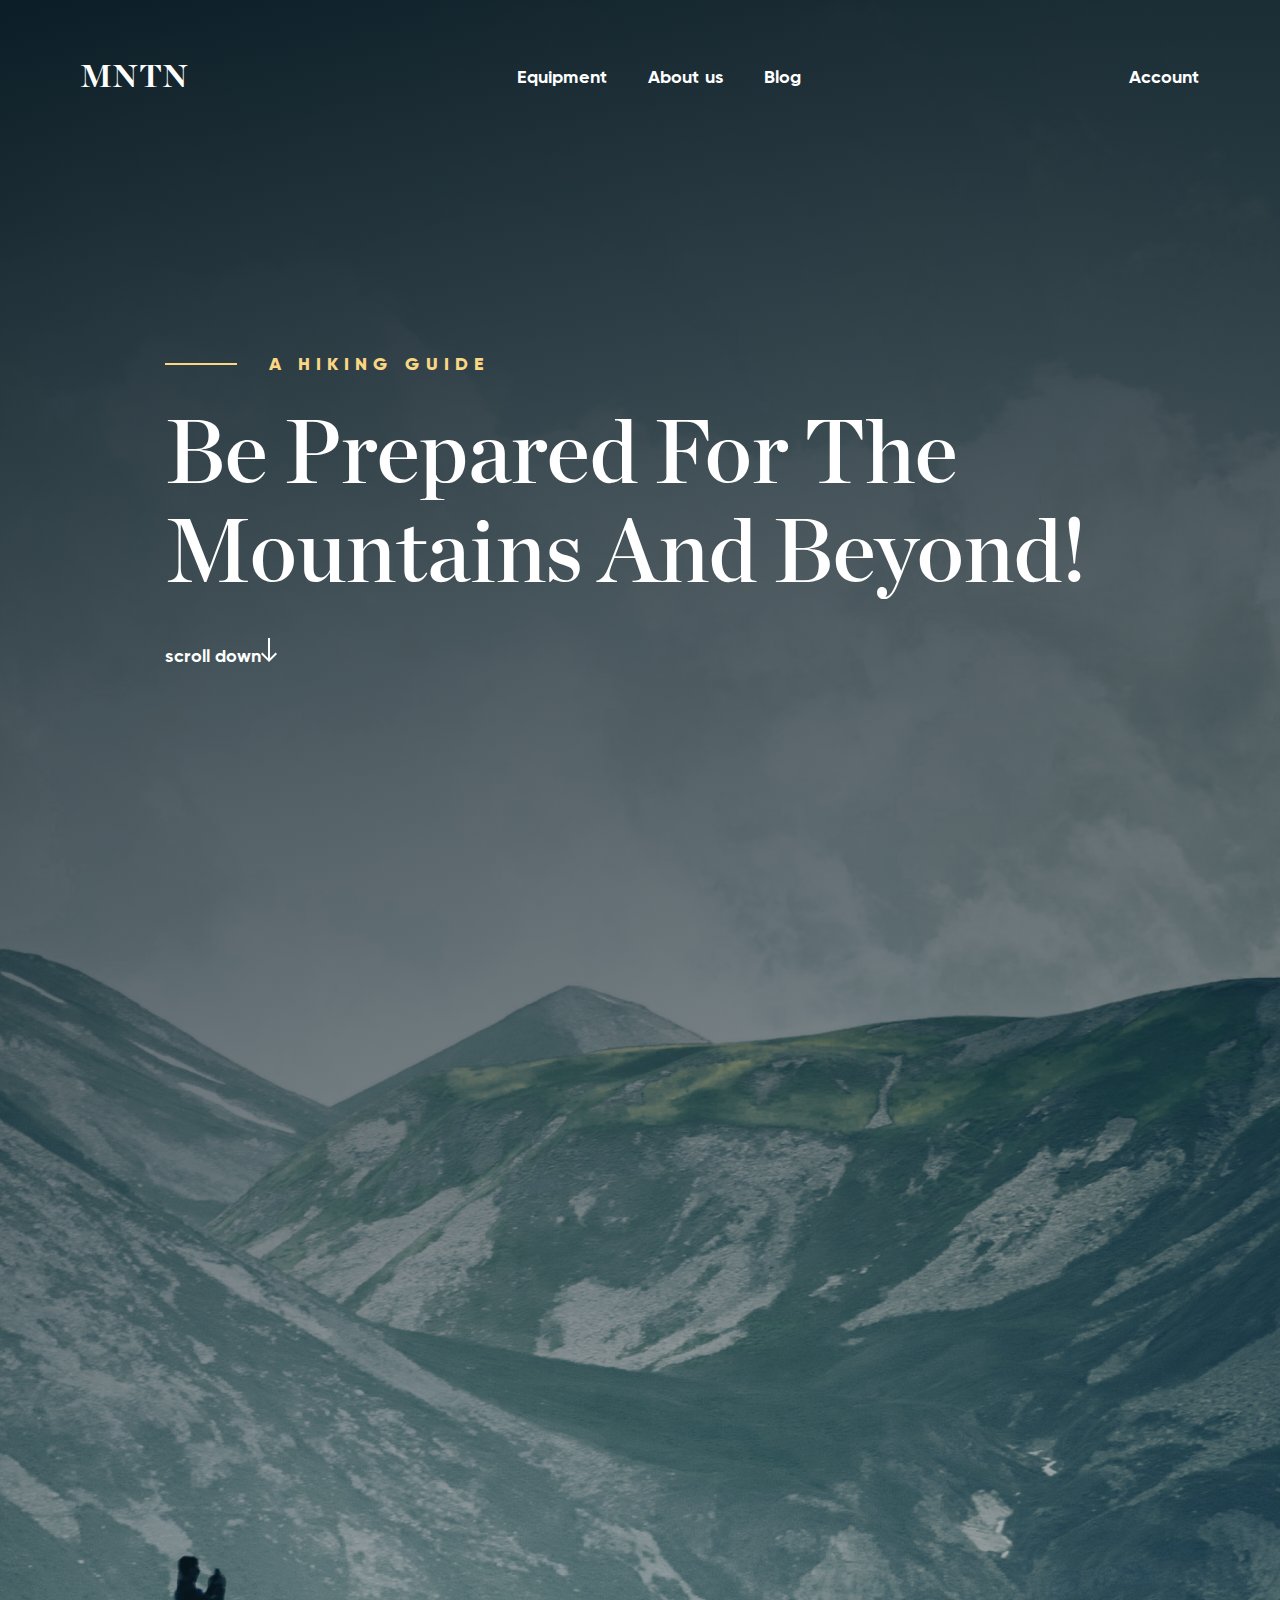
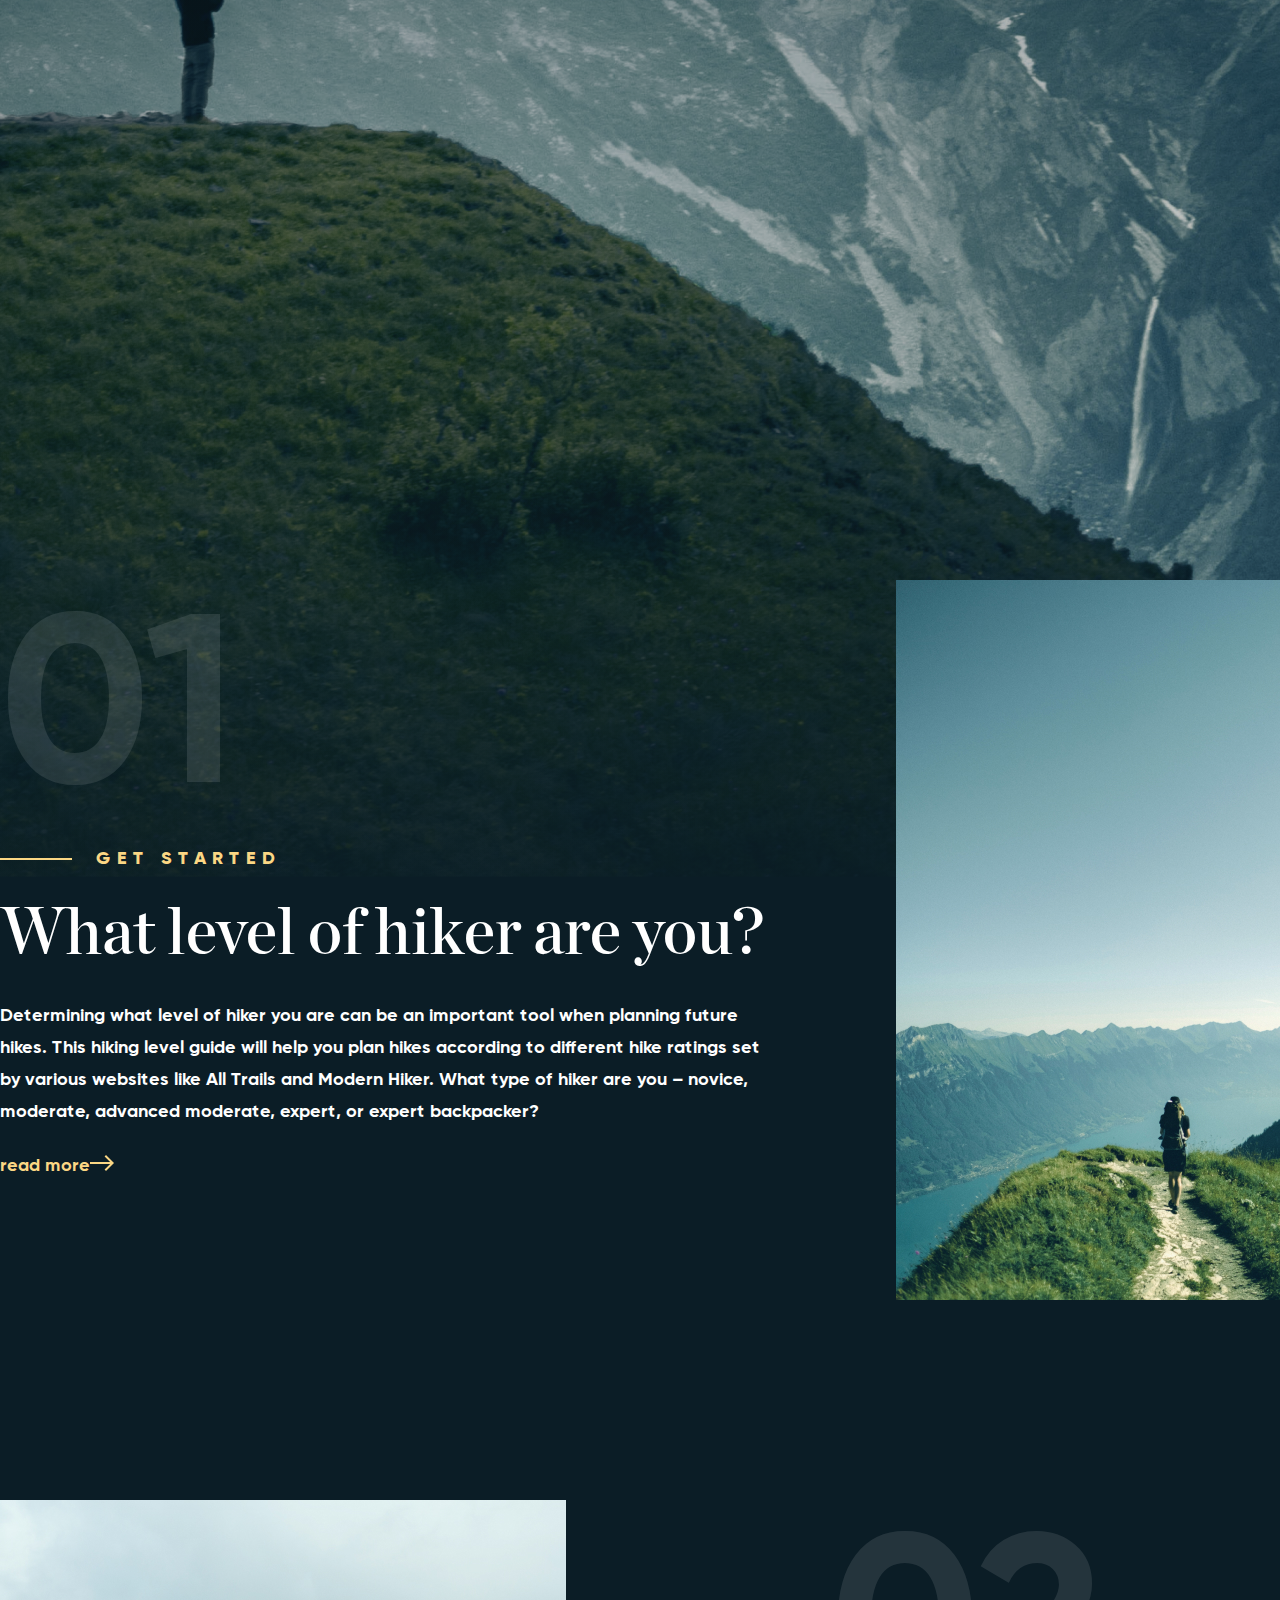
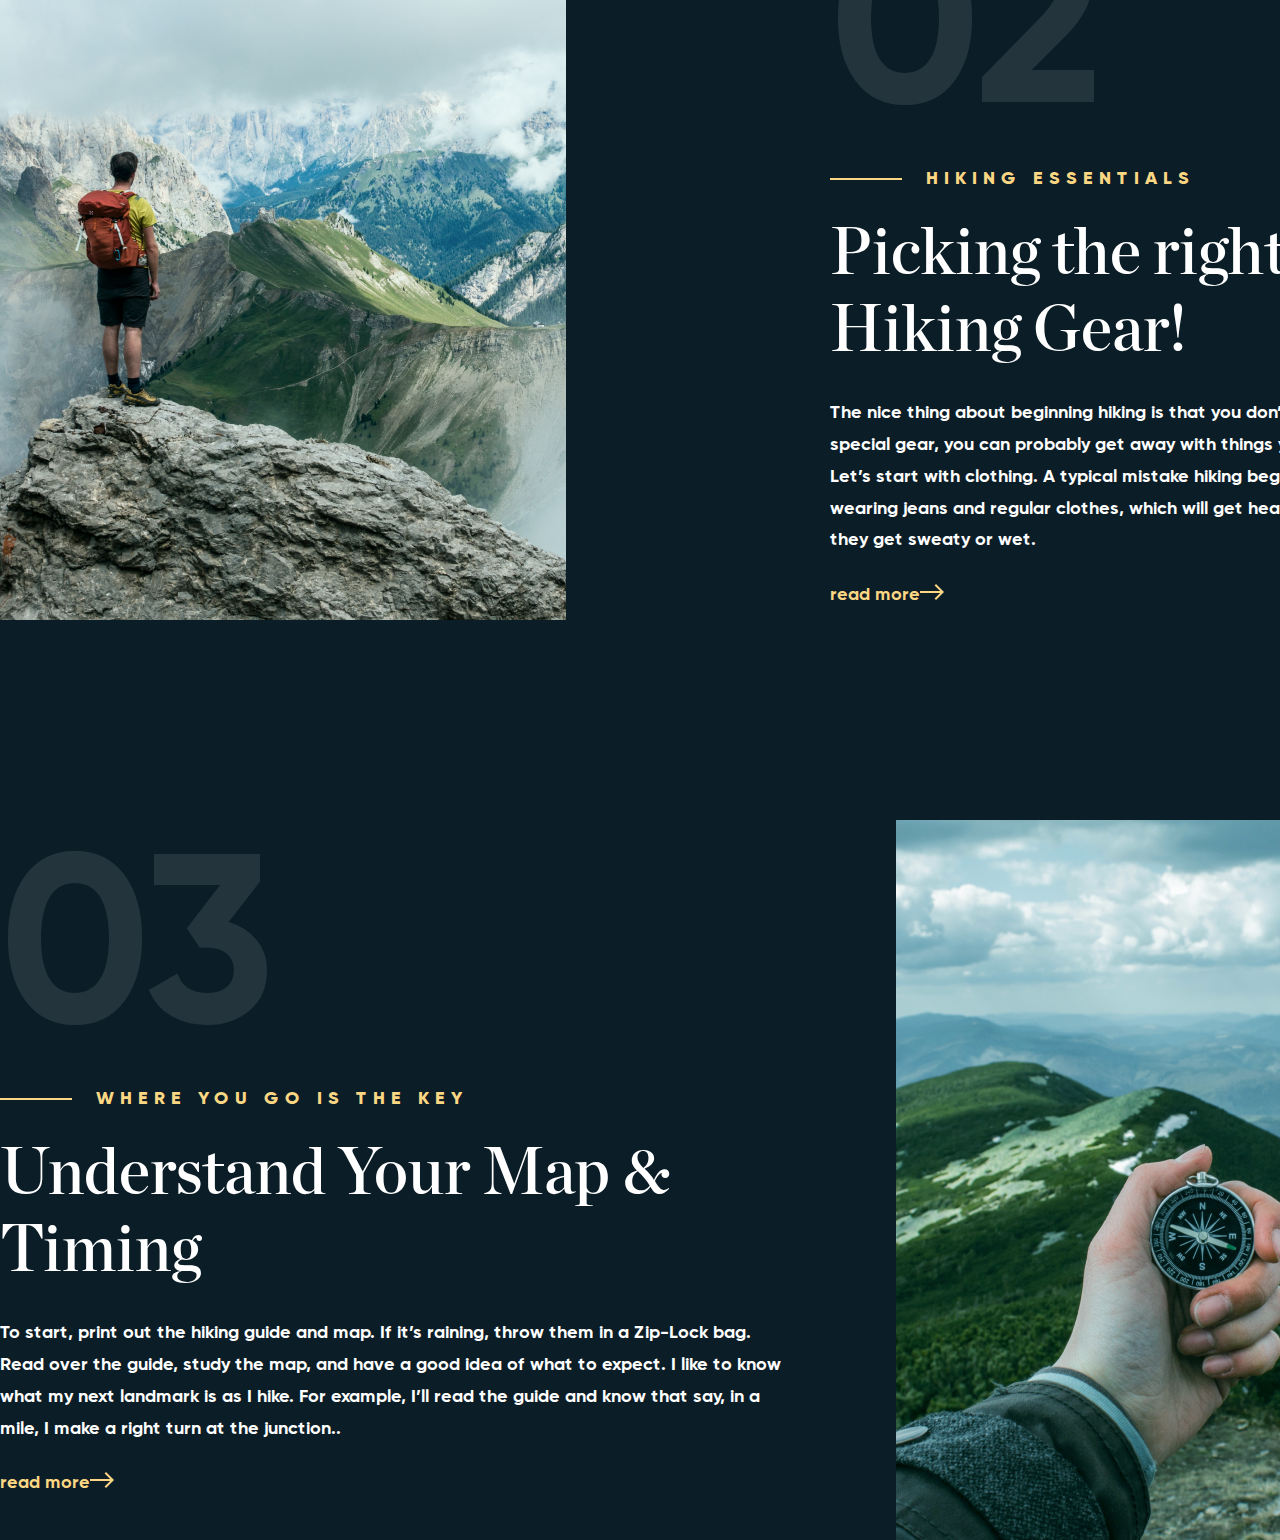
==== index.html @ 3afcaa81 "first commit" ====
<!DOCTYPE html>
<html lang="en">

<head>
  <meta charset="UTF-8">
  <meta name="viewport" content="width=device-width, initial-scale=1.0">
  <title>MNTN Landing Page</title>
  <link rel="stylesheet" href="./fonts/gilroy/stylesheet.css">
  <link rel="stylesheet" href="./fonts/StylesheetChronicleD.css">
  <link rel="stylesheet" href="style.css">
</head>

<body class="body">
  <!-- <div class="layer layer1"></div>
  <div class="layer layer2"></div>
  <div class="layer layer3"></div>
  <div class="layer layer4"></div> -->
  <header class="header">
    <nav class="nav">
      <a href="#" class="logo">MNTN</a>
      <ul class="nav-list">
        <li class="nav-item"><a href="#">Equipment</a></li>
        <li class="nav-item"><a href="#">About us</a></li>
        <li class="nav-item"><a href="#">Blog</a></li>
      </ul>
      <a href="#">Account</a>
    </nav>
    <div class="header-content">
      <p class="header-content-text">A Hiking guide</p>
      <h1 class="header-content-title">Be prepared for the Mountains and beyond!</h1>
      <a class="header-content-scroll" href="#">scroll down<svg xmlns="http://www.w3.org/2000/svg"
          width="16" height="24" viewBox="0 0 16 24" fill="inherit">
          <path d="M16 16L14.59 14.59L9 20.17V0H7V20.17L1.42 14.58L0 16L8 24L16 16Z" fill="white" />
        </svg></a>
    </div>

  </header>
  <main class="main ">
    <section class="section_01 container">
      <div class="section_01-wrap">
        <div class="section_01-content">
          <p class="sub-text">GEt Started</p>
          <h2 class="title">What level of hiker are you?</h2>
          <p class="text">Determining what level of hiker you are can be an important tool when
            planning
            future
            hikes. This
            hiking level guide will help you plan hikes according to different hike ratings set by
            various
            websites like All Trails and Modern Hiker. What type of hiker are you – novice,
            moderate, advanced
            moderate, expert, or expert backpacker?</p>
          <a href="#" class="more">read more<svg xmlns="http://www.w3.org/2000/svg" width="24"
              height="16" viewBox="0 0 24 16" fill="none">
              <path
                d="M16 -6.99382e-07L14.59 1.41L20.17 7L-3.93402e-07 7L-3.0598e-07 9L20.17 9L14.58 14.58L16 16L24 8L16 -6.99382e-07Z"
                fill="#FBD784" />
            </svg></a>
        </div>

        <img src="img/img1.jpg" alt="a man travels among the mountains" width="566" height="720">

      </div>
    </section>
    <section class="section_02 container">
      <div class="section_02-wrap">

        <img src="img/img2.jpg" alt="a man standing on top of a mountain admires the view"
          width="566" height="720">

        <div class="section_02-content">
          <p class="sub-text">Hiking Essentials</p>
          <h2 class="title">Picking the right Hiking Gear!</h2>
          <p class="text">The nice thing about beginning hiking is that you don’t really need any
            special gear, you can
            probably get away with things you already have.
            Let’s start with clothing. A typical mistake hiking beginners make is wearing jeans and
            regular
            clothes, which will get heavy and chafe wif they get sweaty or wet.</p>
          <a href="#" class="more">read more<svg xmlns="http://www.w3.org/2000/svg" width="24"
              height="16" viewBox="0 0 24 16" fill="none">
              <path
                d="M16 -6.99382e-07L14.59 1.41L20.17 7L-3.93402e-07 7L-3.0598e-07 9L20.17 9L14.58 14.58L16 16L24 8L16 -6.99382e-07Z"
                fill="#FBD784" />
            </svg></a>
        </div>

      </div>
    </section>
    <section class="section_03 container">
      <div class="section_03-wrap">

        <div class="section_03-content">
          <p class="sub-text">where you go is the key</p>
          <h2 class="title">Understand Your Map & Timing</h2>
          <p class="text">To start, print out the hiking guide and map. If it’s raining, throw them
            in a Zip-Lock bag. Read
            over the guide, study the map, and have a good idea of what to expect. I like to know
            what my next
            landmark is as I hike. For example, I’ll read the guide and know that say, in a mile, I
            make a right
            turn at the junction..</p>
          <a href="#" class="more">read more<svg xmlns="http://www.w3.org/2000/svg" width="24"
              height="16" viewBox="0 0 24 16" fill="none">
              <path
                d="M16 -6.99382e-07L14.59 1.41L20.17 7L-3.93402e-07 7L-3.0598e-07 9L20.17 9L14.58 14.58L16 16L24 8L16 -6.99382e-07Z"
                fill="#FBD784" />
            </svg></a>
        </div>

        <img src="img/img3.jpg"
          alt="a compass in the hand on the background of the top of the mountain" width="566"
          height="720">

      </div>
    </section>
    </div>
  </main>
  <footer></footer>
</body>

</html>
---- fonts/gilroy/stylesheet.css ----
@font-face {
    font-family: 'Gilroy';
    src: url('Gilroy-ExtraBold.eot');
    src: local('Gilroy ExtraBold'), local('Gilroy-ExtraBold'),
        url('Gilroy-ExtraBold.eot?#iefix') format('embedded-opentype'),
        url('Gilroy-ExtraBold.woff') format('woff'),
        url('Gilroy-ExtraBold.ttf') format('truetype');
    font-weight: 800;
    font-style: normal;
}

@font-face {
    font-family: 'Gilroy';
    src: url('Gilroy-Medium.eot');
    src: local('Gilroy Medium'), local('Gilroy-Medium'),
        url('Gilroy-Medium.eot?#iefix') format('embedded-opentype'),
        url('Gilroy-Medium.woff') format('woff'),
        url('Gilroy-Medium.ttf') format('truetype');
    font-weight: 500;
    font-style: normal;
}


@font-face {
    font-family: 'Gilroy';
    src: url('Gilroy-Bold.eot');
    src: local('Gilroy Bold'), local('Gilroy-Bold'),
        url('Gilroy-Bold.eot?#iefix') format('embedded-opentype'),
        url('Gilroy-Bold.woff') format('woff'),
        url('Gilroy-Bold.ttf') format('truetype');
    font-weight: bold;
    font-style: normal;
}
---- fonts/StylesheetChronicleD.css ----
@font-face {
    font-family: 'Chronicle Display';
    src: url('./chronicle-display-semibold/Chronicle-Display-Semibold.woff') format('woff'),
    url('./chronicle-display-semibold/Chronicle_Display_Semibold.otf') format('otf');
    font-weight: 600;
  }

@font-face {
    font-family: 'Chronicle Display';
    src: url('./chronicle-display-bold/Chronicle-Display-Bold.woff') format('woff'),
    url('./chronicle-display-bold/Chronicle_Display_Bold.otf') format('otf');
    font-weight: 700;
  }
---- style.css ----
html,
body,
p,
ol,
ul,
li,
dl,
dt,
dd,
blockquote,
figure,
fieldset,
legend,
textarea,
pre,
iframe,
hr,
h1,
h2,
h3,
h4,
h5,
h6 {
  margin: 0;
  padding: 0
}

h1,
h2,
h3,
h4,
h5,
h6 {
  font-size: 100%;
  font-weight: normal
}

ul {
  list-style: none
}

button,
input,
select {
  margin: 0
}

*,
*::before,
*::after {
  box-sizing: border-box
}

img,
video {
  height: auto;
  max-width: 100%
}

iframe {
  border: 0
}

table {
  border-collapse: collapse;
  border-spacing: 0
}

td,
th {
  padding: 0
}

a {
  text-decoration: none;
}

body {
  display: flex;
  flex-direction: column;
  /* height: 100vh; */
  min-height: 100vh;

  font-family: 'Gilroy';
  font-size: 18px;
  color: #FFF;
}

/** / футер прикріплений до низу сайту  body {display: flex;flex-direction: column;height: 100vh;min-height: 100vh;} */
main {
  flex: 1 0 auto;
}

/** /контейнер для центрування контенту, розміри згідно макету/ */
.container {
  margin-left: auto;
  margin-right: auto;
  /* padding-left: 15px;
  padding-right: 15px; */
  width: 1462px;
}

.header {
  height: 2477px;
  width: 100%;
  background-color: #0B1D26;
  background-image:
    linear-gradient(347deg, rgba(11, 29, 38, 0.00) 0%, #0B1D26 100%),
    url(img/HG.png),
    url(img/MG.png),
    linear-gradient(180deg, rgba(11, 29, 38, 0.00) 0%, #0B1D26 72.28%),
    url(img/VG.png);
  background-size:
    100% 100%,
    auto,
    auto,
    100% 100%,
    auto;
  ;
  background-repeat: no-repeat;
  background-position: center top, center top, center top 849px, center bottom -800px, center bottom;
  position: relative;
}

.nav {
  display: flex;
  justify-content: space-between;
  align-items: center;
  height: 153px;
  width: 100%;
  max-width: 1920px;
  padding: 64px 80px;
  margin: 0 auto;
  font-weight: 700;
}

.nav a {
  color: #FFF;
}

.nav>a:hover {
  color: #FBD784;
}

.logo {
  font-family: "Chronicle Display";
  font-size: 32px;
  font-weight: 700;
  letter-spacing: 0.32px;
  text-transform: capitalize;
}

.nav-list {
  display: flex;
  column-gap: 40px;
}

.nav-item {
  display: flex;
}

.nav-item:hover a {
  color: #FBD784;
}

/* ==========================================header-content =======================/ */
.header-content {
  display: flex;
  flex-direction: column;
  align-items: flex-start;
  max-width: 950px;
  gap: 32px;
  margin: 0 auto;
  margin-top: 200px;
}

.header-content-text {
  color: #FBD784;
  font-family: "Gilroy";
  font-size: 18px;
  font-style: normal;
  font-weight: 800;
  line-height: normal;
  letter-spacing: 6px;
  text-transform: uppercase;
  position: relative;
  padding-left: 104px;
}

.header-content-text::before {
  content: "";
  width: 72px;
  height: 2px;
  background-color: #FBD784;
  display: block;
  margin-right: 32px;
  position: absolute;
  left: 0;
  top: 50%;
  transform: translateY(-50%);
}

.header-content-title {
  color: #FFF;
  font-family: "Chronicle Display";
  font-size: 88px;
  font-style: normal;
  font-weight: 600;
  line-height: 1.13;
  text-transform: capitalize;
}

.header-content-scroll {
  color: #FFF;
  font-family: Gilroy;
  font-size: 18px;
  font-style: normal;
  font-weight: 700;
  line-height: normal;
}

.header-content-scroll::after {}

/* .layer {
  position: absolute;

  top: 0;
  left: 0;
  background-repeat: no-repeat;
  z-index: -10;
}

.layer1 {
  height: 100vh;
  background-image: url(img/HG.png);
  background-position: center top;
  background-size: 1920px 1200px;
  animation: animateLayer1 3s ease-in-out forwards 1;
}

.layer2 {
  height: 100vh;
  background-image: url(img/MG.png);
  background-position: center top 849px;
  background-size: 1920px 100;
  animation: animateLayer2 3s ease-in-out forwards 1;
}

.layer3 {
  height: 100vh;
  background-image: url(img/VG.png);
  background-position: center bottom;
  background-size: 1920px 926px;
  animation: animateLayer3 3s ease-in-out forwards 1;
}

@keyframes animateLayer1 {
  0% {
    transform: translateX(-100%);
  }

  100% {
    transform: translateX(0);
  }
}

@keyframes animateLayer2 {
  0% {
    transform: translateX(100%);
  }

  100% {
    transform: translateX(0);
  }
}

@keyframes animateLayer3 {
  0% {
    transform: translateX(-100%);
  }

  100% {
    transform: translateX(0);
  }
} */

/* ====================================== main =============================== */
.main {
  /* height: 100vh; */
  background-color: #0B1D26;

  /* Shadow */
  box-shadow: 0px 0px 100px 0px rgba(0, 0, 0, 0.20);
  display: flex;
  flex-direction: column;
  row-gap: 200px;
}

/* ========================================= section_01 ============================= */
.section_01 {
  z-index: 1;
  position: relative;
  margin-top: -297px;

}

.section_01-wrap {
  display: flex;
  column-gap: 114px;
}

.section_01-content {
  display: flex;
  flex-direction: column;
  row-gap: 27px;
  /* padding: 140px 0 140px 150px; */
}

.section_01-content::before {
  content: '01';
  font-size: 240px;
  font-weight: 700;
  line-height: 1;
  opacity: 0.1;

}

.sub-text {
  position: relative;
  color: #FBD784;
  font-weight: 800;
  letter-spacing: 6px;
  text-transform: uppercase;
  padding-left: 96px;
}

.sub-text::before {
  content: "";
  width: 72px;
  height: 2px;
  background-color: #FBD784;
  display: block;
  margin-right: 32px;
  position: absolute;
  left: 0;
  top: 50%;
}

.title {
  font-family: Chronicle Display;
  font-size: 64px;
}

.text {
  font-weight: 700;
  line-height: 1.77;
}

.more {
  color: #FBD784;
  font-family: Gilroy;
  font-size: 18px;
  font-style: normal;
  font-weight: 700;
  line-height: normal;
}




/* ========================================= section_02 ============================= */
.section_02-content {
  display: flex;
  flex-direction: column;
  row-gap: 27px;
}

.section_02-content::before {
  content: '02';
  font-size: 240px;
  font-weight: 700;
  line-height: 1;
  opacity: 0.1;

}

.section_02-wrap {
  display: flex;
  column-gap: 264px;
}

/* ========================================= section_03 ============================= */
.section_03-content {
  display: flex;
  flex-direction: column;
  row-gap: 27px;
}

.section_03-content::before {
  content: '03';
  font-size: 240px;
  font-weight: 700;
  line-height: 1;
  opacity: 0.1;

}

.section_03-wrap {
  display: flex;
  column-gap: 114px;
}
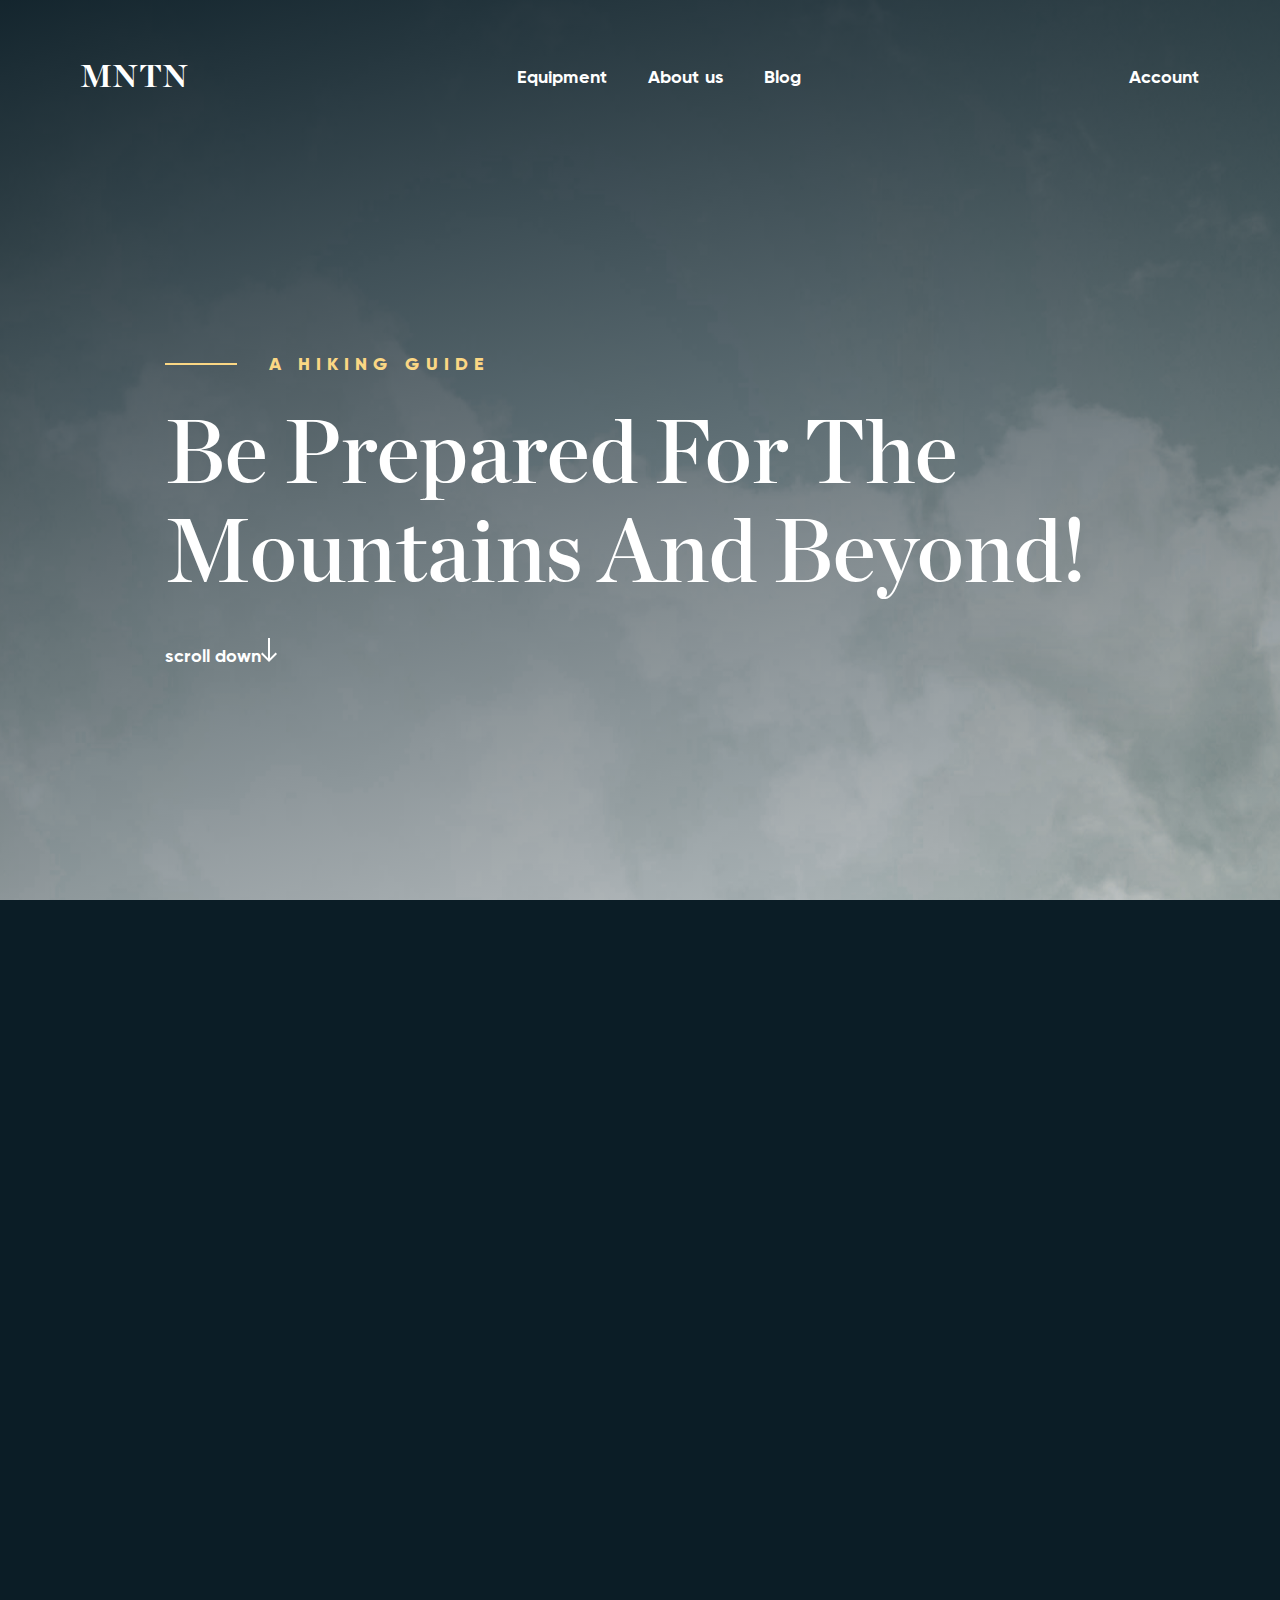
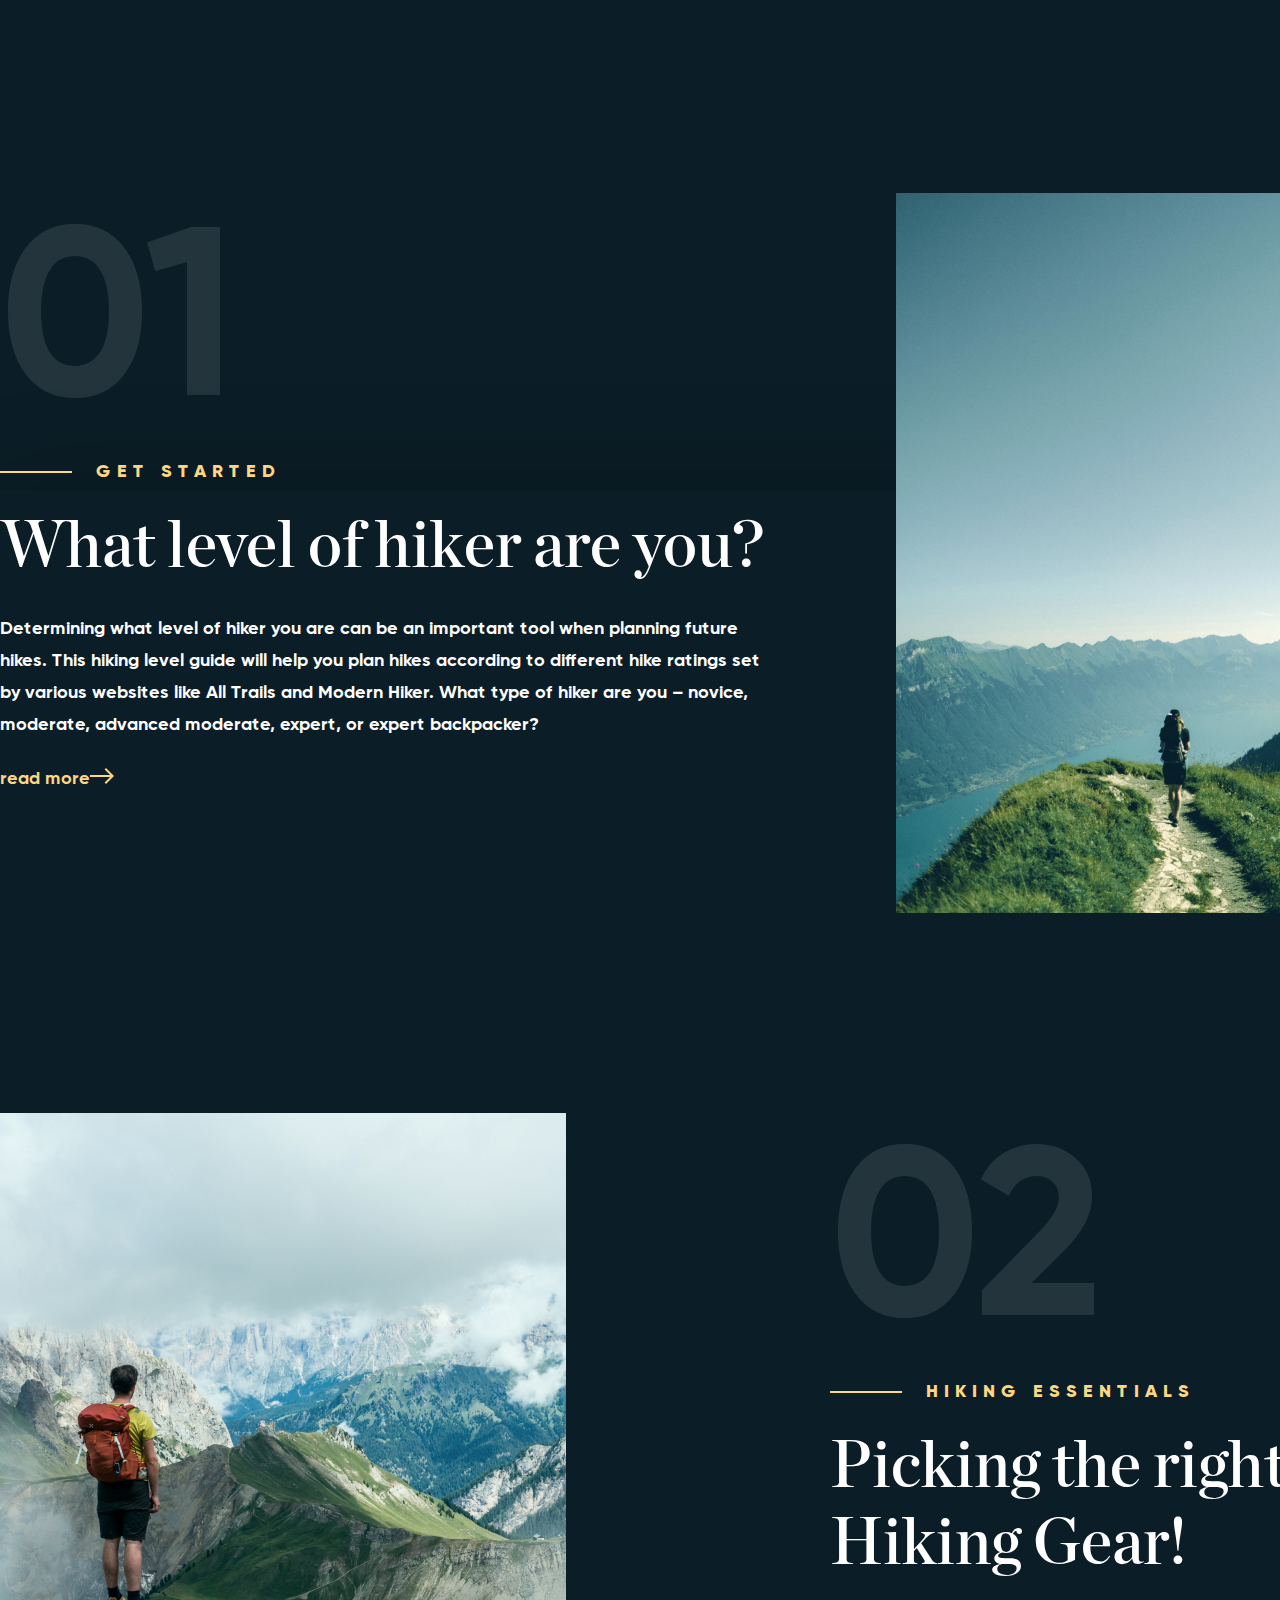
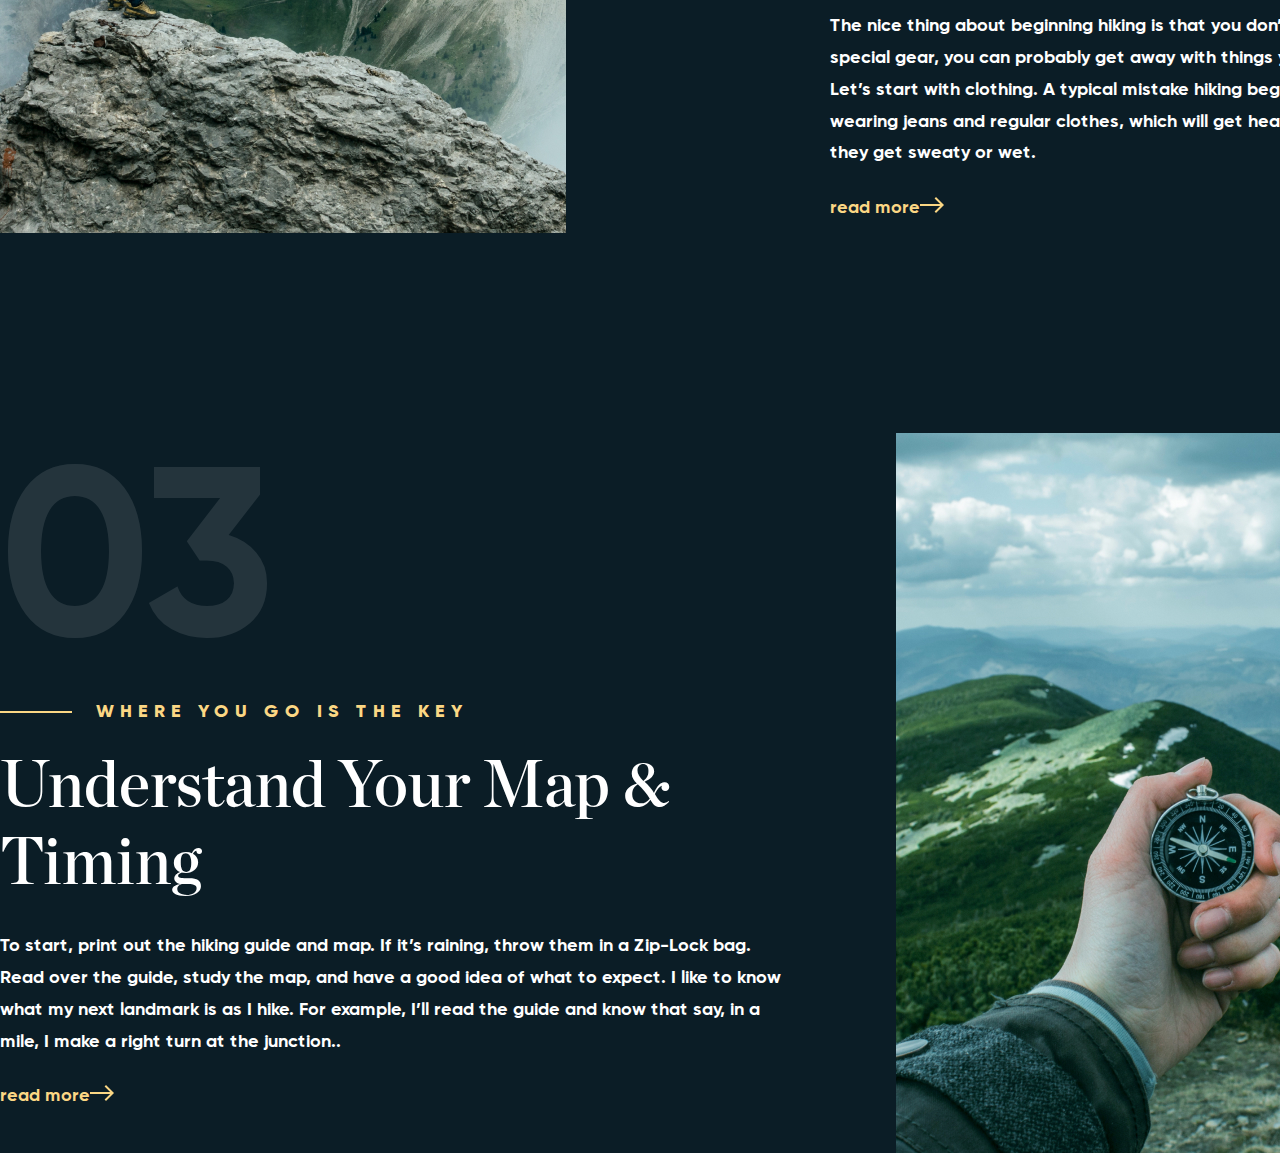
==== commit e94497cc: "bg animate" ====
--- a/index.html
+++ b/index.html
@@ -11,11 +11,12 @@
 </head>
 
 <body class="body">
-  <!-- <div class="layer layer1"></div>
-  <div class="layer layer2"></div>
-  <div class="layer layer3"></div>
-  <div class="layer layer4"></div> -->
+
   <header class="header">
+    <div class="layer layer1"></div>
+    <div class="layer layer2"></div>
+    <div class="layer layer3"></div>
+    <!-- <div class="layer layer4"></div> -->
     <nav class="nav">
       <a href="#" class="logo">MNTN</a>
       <ul class="nav-list">
--- a/style.css
+++ b/style.css
@@ -84,6 +84,7 @@
   font-family: 'Gilroy';
   font-size: 18px;
   color: #FFF;
+  background-color: #0B1D26;
 }
 
 /** / футер прикріплений до низу сайту  body {display: flex;flex-direction: column;height: 100vh;min-height: 100vh;} */
@@ -101,10 +102,10 @@
 }
 
 .header {
-  height: 2477px;
+  height: 2090px;
   width: 100%;
-  background-color: #0B1D26;
-  background-image:
+  /* background-color: #0B1D26; */
+  /* background-image:
     linear-gradient(347deg, rgba(11, 29, 38, 0.00) 0%, #0B1D26 100%),
     url(img/HG.png),
     url(img/MG.png),
@@ -119,7 +120,7 @@
   ;
   background-repeat: no-repeat;
   background-position: center top, center top, center top 849px, center bottom -800px, center bottom;
-  position: relative;
+  position: relative; */
 }
 
 .nav {
@@ -221,35 +222,44 @@
 
 .header-content-scroll::after {}
 
-/* .layer {
+.layer {
   position: absolute;
 
   top: 0;
   left: 0;
   background-repeat: no-repeat;
-  z-index: -10;
+  z-index: -1;
 }
 
 .layer1 {
-  height: 100vh;
-  background-image: url(img/HG.png);
+  width: 100%;
+  height: 100%;
+
+  background-image: linear-gradient(347deg,
+      rgba(11, 29, 38, 0.00) 0%,
+      #0B1D26 100%), url(img/HG.png);
   background-position: center top;
   background-size: 1920px 1200px;
   animation: animateLayer1 3s ease-in-out forwards 1;
 }
 
 .layer2 {
-  height: 100vh;
+  width: 100%;
+  height: 100%;
   background-image: url(img/MG.png);
   background-position: center top 849px;
-  background-size: 1920px 100;
+  background-size: 1920px 1041px;
   animation: animateLayer2 3s ease-in-out forwards 1;
 }
 
 .layer3 {
-  height: 100vh;
-  background-image: url(img/VG.png);
-  background-position: center bottom;
+  width: 100%;
+  height: 100%;
+
+  background-image: linear-gradient(180deg,
+      rgba(11, 29, 38, 0.00) 0%,
+      #0B1D26 72.28%), url(img/VG.png);
+  background-position: center top 1168px;
   background-size: 1920px 926px;
   animation: animateLayer3 3s ease-in-out forwards 1;
 }
@@ -282,7 +292,7 @@
   100% {
     transform: translateX(0);
   }
-} */
+}
 
 /* ====================================== main =============================== */
 .main {
